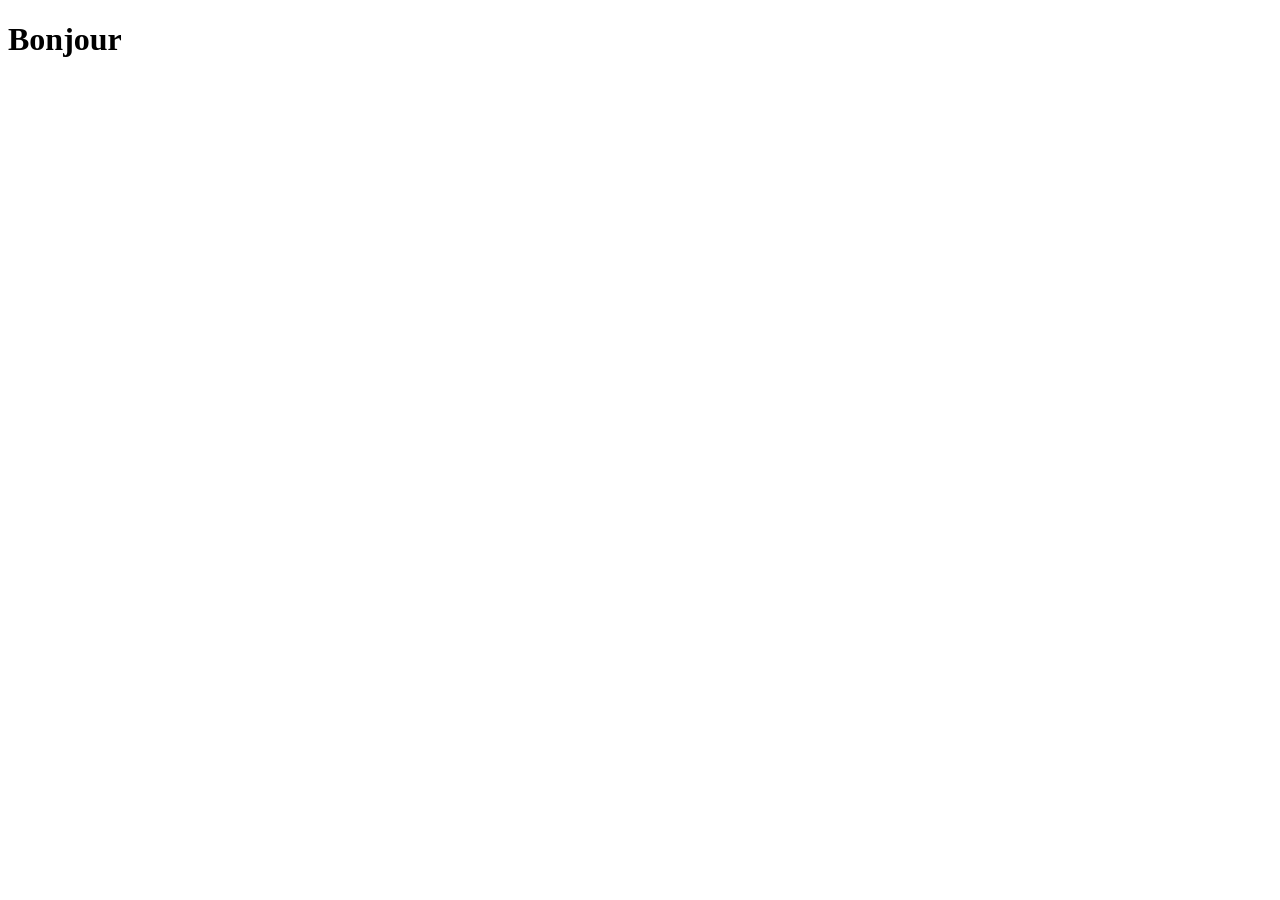
==== index.html @ c1c63504 "." ====
<!DOCTYPE html>
<html lang="fr">
    <head>
        <meta charset="utf-8">
        <meta name="viewport" content="width=device-width, initial-scale=1">
        <title>Zootickoon index</title>
    </head>
    <body>
        <h1>Bonjour</h1>
    </body>
</html>
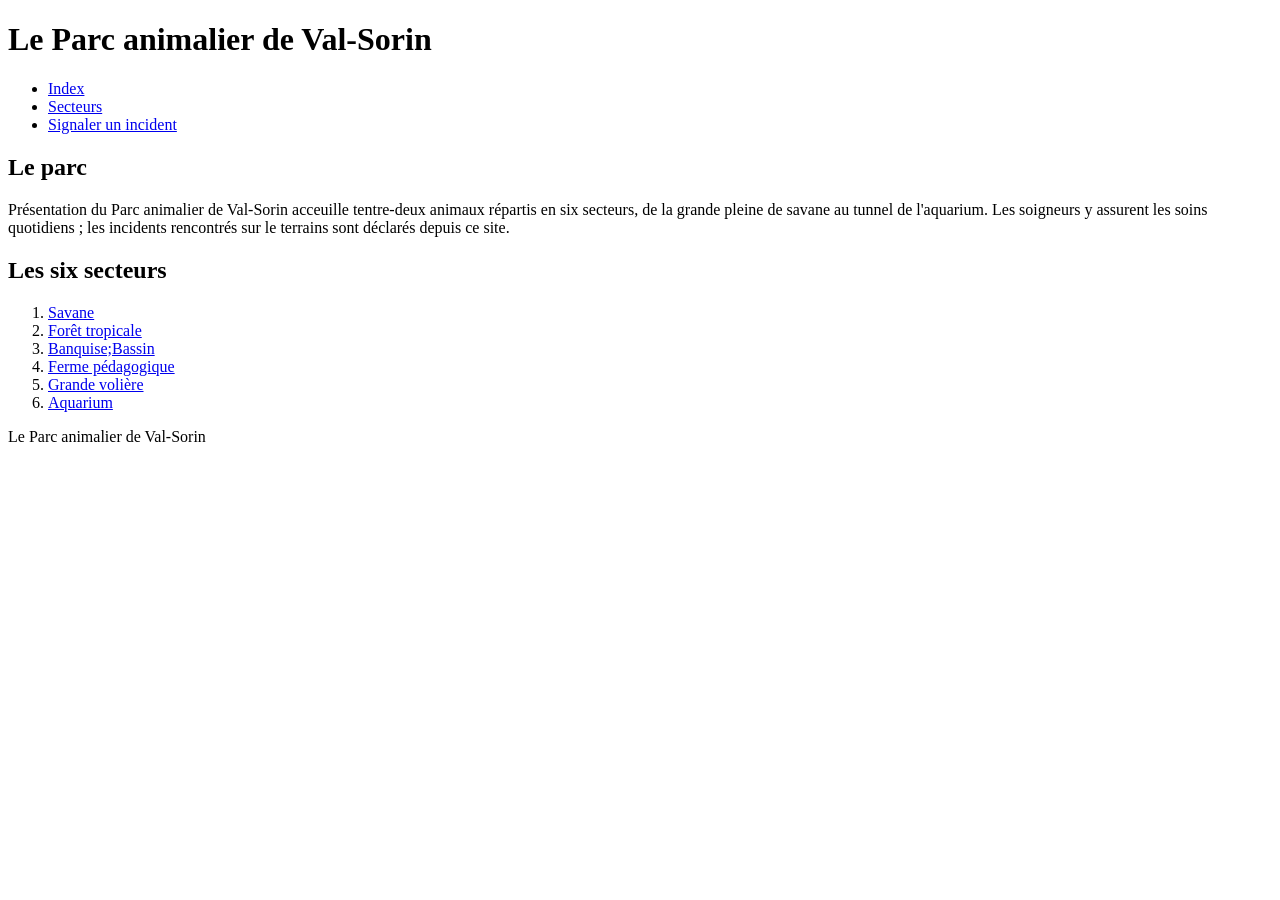
==== commit 3ac807dd: "m1 étape 5" ====
--- a/index.html
+++ b/index.html
@@ -1,11 +1,41 @@
 <!DOCTYPE html>
 <html lang="fr">
-    <head>
-        <meta charset="utf-8">
-        <meta name="viewport" content="width=device-width, initial-scale=1">
-        <title>Zootickoon index</title>
-    </head>
-    <body>
-        <h1>Bonjour</h1>
-    </body>
+<head>
+    <meta charset="utf-8">
+    <meta name="viewport" content="width=device-width, initial-scale=1">
+    <title>Le Parc animalier de Val-Sorin</title>
+</head>
+<body>
+    <header>
+        <h1>Le Parc animalier de Val-Sorin</h1>
+        <nav aria-label="Menu principal">
+            <ul>
+                <li><a href="index.html">Index</a></li>
+                <li><a href="secteurs.html">Secteurs</a></li>
+                <li><a href="ticket.html">Signaler un incident</a></li>
+            </ul>
+        </nav>
+    </header>
+    <main>
+    <section>
+        <h2>Le parc</h2>
+        <p>
+            Présentation du Parc animalier de Val-Sorin acceuille tentre-deux animaux répartis en six secteurs, de la grande pleine de savane au tunnel de l'aquarium. Les soigneurs y assurent les soins quotidiens ; les incidents rencontrés sur le terrains sont déclarés depuis ce site.
+        </p>
+    </section>
+
+    <section>
+        <h2>Les six secteurs</h2>
+        <ol>
+            <li><a href="secteurs.html">Savane</a></li>
+            <li><a href="secteurs.html#TRO">Forêt tropicale</a></li>
+            <li><a href="secteurs.html#BAN">Banquise;Bassin</a></li>
+            <li><a href="secteurs.html#FER">Ferme pédagogique</a></li>
+            <li><a href="secteurs.html#VOL">Grande volière</a></li>
+            <li><a href="secteurs.html#AQU">Aquarium</a></li>
+        </ol>
+    </section>
+    </main>
+    <footer><p>Le Parc animalier de Val-Sorin</p></footer>
+</body>
 </html>
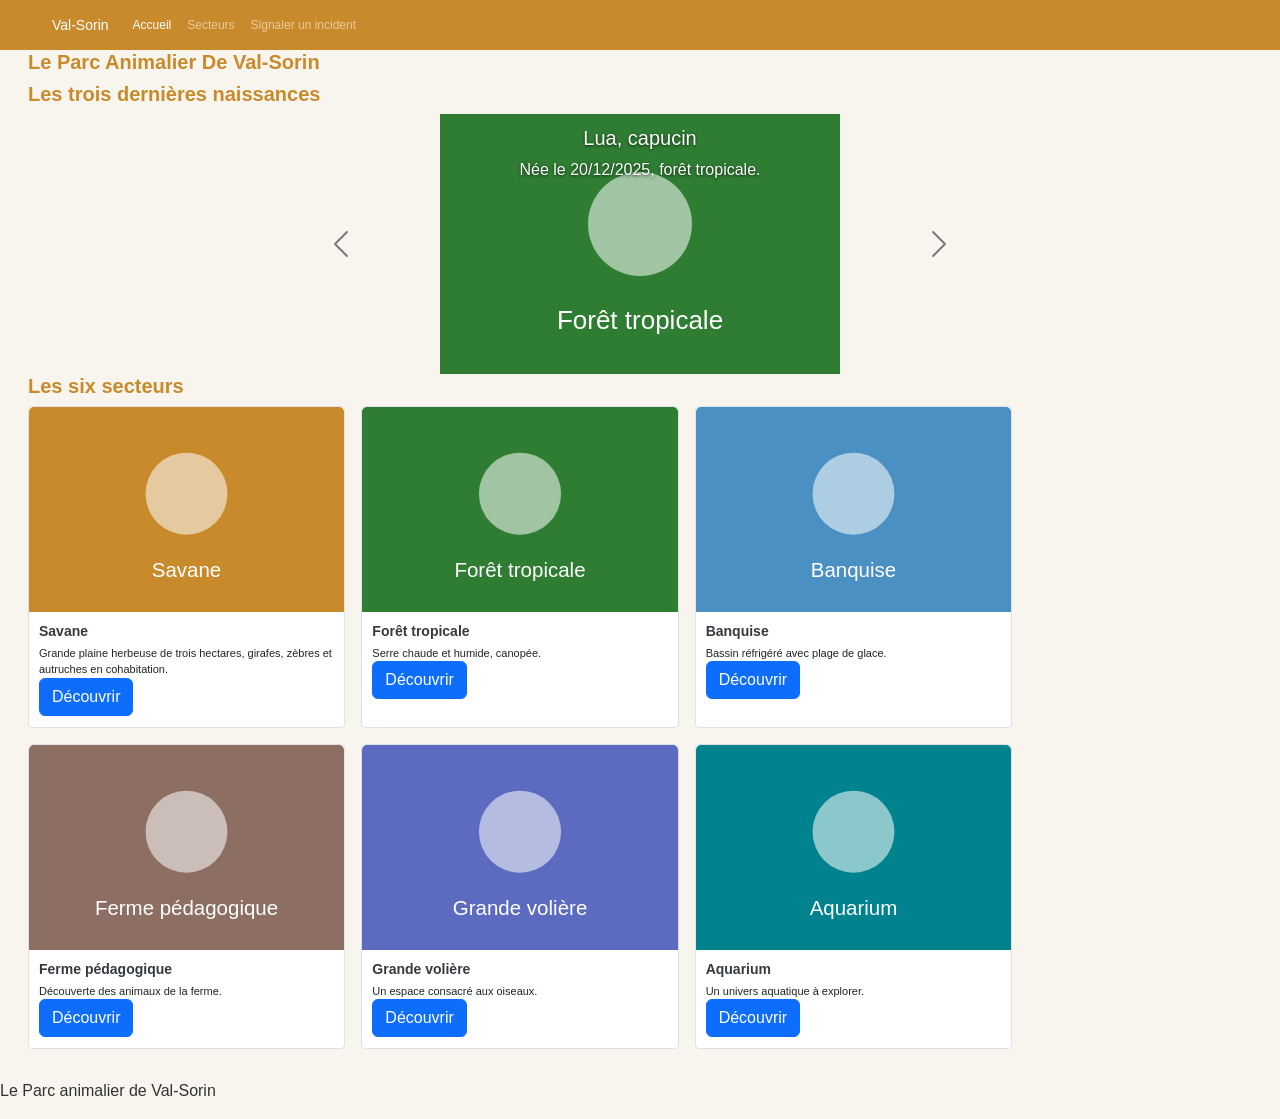
==== commit bc08f71c: "Mise à jour du site" ====
--- a/index.html
+++ b/index.html
@@ -4,38 +4,142 @@
     <meta charset="utf-8">
     <meta name="viewport" content="width=device-width, initial-scale=1">
     <title>Le Parc animalier de Val-Sorin</title>
+    <link href="https://cdn.jsdelivr.net/npm/bootstrap@5.3.3/dist/css/bootstrap.min.css" rel="stylesheet">
+    <link href="css/chartes.css" rel="stylesheet"> 
 </head>
 <body>
     <header>
-        <h1>Le Parc animalier de Val-Sorin</h1>
-        <nav aria-label="Menu principal">
-            <ul>
-                <li><a href="index.html">Index</a></li>
-                <li><a href="secteurs.html">Secteurs</a></li>
-                <li><a href="ticket.html">Signaler un incident</a></li>
-            </ul>
+        <nav class="navbar navbar-expand-lg navbar-dark"> 
+            <div class="container"> 
+            <a class="navbar-brand" href="index.html">Val-Sorin</a> 
+            <button class="navbar-toggler" type="button" data-bs-toggle="collapse" data-bs-target="#menu"> 
+                <span class="navbar-toggler-icon"></span> 
+            </button> 
+                <div class="collapse navbar-collapse" id="menu"> 
+                    <ul class="navbar-nav"> 
+                        <li class="nav-item"><a class="nav-link active" href="index.html">Accueil</a></li>
+                        <li class="nav-item"><a class="nav-link" href="secteurs.html">Secteurs</a></li> 
+                        <li class="nav-item"><a class="nav-link" href="ticket.html">Signaler un incident</a></li> 
+                    </ul> 
+                </div> 
+            </div> 
         </nav>
     </header>
     <main>
     <section>
-        <h2>Le parc</h2>
-        <p>
-            Présentation du Parc animalier de Val-Sorin acceuille tentre-deux animaux répartis en six secteurs, de la grande pleine de savane au tunnel de l'aquarium. Les soigneurs y assurent les soins quotidiens ; les incidents rencontrés sur le terrains sont déclarés depuis ce site.
-        </p>
+        <h2>Le Parc Animalier De Val-Sorin</h2>
     </section>
 
-    <section>
-        <h2>Les six secteurs</h2>
-        <ol>
-            <li><a href="secteurs.html">Savane</a></li>
-            <li><a href="secteurs.html#TRO">Forêt tropicale</a></li>
-            <li><a href="secteurs.html#BAN">Banquise;Bassin</a></li>
-            <li><a href="secteurs.html#FER">Ferme pédagogique</a></li>
-            <li><a href="secteurs.html#VOL">Grande volière</a></li>
-            <li><a href="secteurs.html#AQU">Aquarium</a></li>
-        </ol>
-    </section>
+    <section class="container my-4"> <h2>Les trois dernières naissances</h2>
+
+<div class="row justify-content-center"> <div class="col-md-7"> <div id="naissances" class="carousel slide" data-bs-ride="carousel">
+
+<div class="carousel-inner">
+
+<div class="carousel-item active"> <img src="data/images/tropicale.svg" class="d-block w-100" width="400" height="260" alt="Forêt tropicale">
+
+<div class="carousel-caption top-0"> <p class="h5">Lua, capucin</p> <p>Née le 20/12/2025, forêt tropicale.</p> </div> </div>
+
+<div class="carousel-item"> <img src="data/images/banquise.svg" class="d-block w-100" width="400" height="260" alt="Banquise">
+
+<div class="carousel-caption top-0"> <p class="h5">Flocon, manchot de Humboldt</p> <p>Né le 18/01/2026, banquise.</p> </div> </div>
+
+<div class="carousel-item"> <img src="data/images/ferme.svg" class="d-block w-100" width="400" height="260" alt="Ferme pédagogique">
+
+<div class="carousel-caption top-0"> <p class="h5">Caramel, chèvre naine</p> <p>Né le 02/03/2026, ferme pédagogique.</p> </div> </div>
+
+</div>
+
+ <button class="carousel-control-prev" type="button" data-bs-target="#naissances" data-bs-slide="prev" aria-label="Naissance précédente"> <span class="carousel-control-prev-icon" aria-hidden="true"></span> </button>
+
+<button class="carousel-control-next" type="button" data-bs-target="#naissances" data-bs-slide="next" aria-label="Naissance suivante"> <span class="carousel-control-next-icon" aria-hidden="true"></span> </button>
+
+</div> </div> </div> </section>
+
+    <section class="container my-4">
+    <h2>Les six secteurs</h2>
+    <div class="row row-cols-1 row-cols-md-3 g-3">
+        <div class="col">
+            <div class="card h-100">
+                <img src="data/images/savane.svg"
+                     class="card-img-top" alt="Savane">
+                <div class="card-body">
+                    <h3 class="card-title h5">Savane</h3>
+                    <p class="card-text">
+                        Grande plaine herbeuse de trois hectares,
+                        girafes, zèbres et autruches en cohabitation.
+                    </p>
+                    <a href="secteurs/savane.html"
+                       class="btn btn-primary">Découvrir</a>
+                </div>
+            </div>
+        </div>
+        <div class="col">
+            <div class="card h-100">
+                <img src="data/images/tropicale.svg"
+                     class="card-img-top" alt="Forêt tropicale">
+                <div class="card-body">
+                    <h3 class="card-title h5">Forêt tropicale</h3>
+                    <p class="card-text">Serre chaude et humide, canopée.</p>
+                    <a href="secteurs.html#TRO"
+                       class="btn btn-primary">Découvrir</a>
+                </div>
+            </div>
+        </div>
+        <div class="col">
+            <div class="card h-100">
+                <img src="data/images/banquise.svg"
+                     class="card-img-top" alt="Banquise">
+                <div class="card-body">
+                    <h3 class="card-title h5">Banquise</h3>
+                    <p class="card-text">
+                        Bassin réfrigéré avec plage de glace.
+                    </p>
+                    <a href="secteurs.html#BAN"
+                       class="btn btn-primary">Découvrir</a>
+                </div>
+            </div>
+        </div>
+        <div class="col">
+            <div class="card h-100">
+                <img src="data/images/ferme.svg"
+                     class="card-img-top" alt="Ferme pédagogique">
+                <div class="card-body">
+                    <h3 class="card-title h5">Ferme pédagogique</h3>
+                    <p class="card-text">Découverte des animaux de la ferme.</p>
+                    <a href="secteurs.html#FER"
+                       class="btn btn-primary">Découvrir</a>
+                </div>
+            </div>
+        </div>
+        <div class="col">
+            <div class="card h-100">
+                <img src="data/images/voliere.svg"
+                     class="card-img-top" alt="Grande volière">
+                <div class="card-body">
+                    <h3 class="card-title h5">Grande volière</h3>
+                    <p class="card-text">Un espace consacré aux oiseaux.</p>
+                    <a href="secteurs.html#VOL"
+                       class="btn btn-primary">Découvrir</a>
+                </div>
+            </div>
+        </div>
+        <div class="col">
+            <div class="card h-100">
+                <img src="data/images/aquarium.svg"
+                     class="card-img-top" alt="Aquarium">
+                <div class="card-body">
+                    <h3 class="card-title h5">Aquarium</h3>
+                    <p class="card-text">Un univers aquatique à explorer.</p>
+                    <a href="secteurs.html#AQU"
+                       class="btn btn-primary">Découvrir</a>
+                </div>
+            </div>
+        </div>
+    </div>
+</section>
     </main>
     <footer><p>Le Parc animalier de Val-Sorin</p></footer>
+    <script src="https://cdn.jsdelivr.net/npm/bootstrap@5.3.3/dist/js/bootstrap.bundle.min.js"></script> 
 </body>
 </html>
--- a/css/chartes.css
+++ b/css/chartes.css
@@ -0,0 +1,195 @@
+:root {
+    --fond: #fdfaf4;
+    --texte: #222222;
+    --accent: #c98a2b;
+    --police: Arial, sans-serif;
+}
+.navbar {
+    background-color: var(--accent)!important;
+}
+
+/* Cartes des animaux de la savane */
+#animal-1,
+#animal-2,
+#animal-3,
+#animal-4,
+#animal-5,
+#animal-6,
+#animal-7 {
+    border: 1px solid #dee2e6;
+    border-radius: 4px;
+    background-color: #fff;
+}
+
+#animal-1 .card-body,
+#animal-2 .card-body,
+#animal-3 .card-body,
+#animal-4 .card-body,
+#animal-5 .card-body,
+#animal-6 .card-body,
+#animal-7 .card-body {
+    padding: 1rem;
+}
+
+#animal-1 .card-title,
+#animal-2 .card-title,
+#animal-3 .card-title,
+#animal-4 .card-title,
+#animal-5 .card-title,
+#animal-6 .card-title,
+#animal-7 .card-title {
+    color: #343a40;
+}
+
+#animal-1 .card-text,
+#animal-2 .card-text,
+#animal-3 .card-text,
+#animal-4 .card-text,
+#animal-5 .card-text,
+#animal-6 .card-text,
+#animal-7 .card-text {
+    font-size: 0.9rem;
+}
+
+body {
+    background-color: var(--fond);
+    color: var(--texte);
+    font-family: var(--police);
+    margin: 0;
+}
+
+/* Barre de navigation */
+.navbar {
+    background-color: var(--accent) !important;
+    padding-top: 8px;
+    padding-bottom: 8px;
+}
+
+.navbar .container {
+    max-width: 1200px;
+}
+
+.navbar .navbar-brand {
+    font-size: 14px;
+}
+
+.navbar .nav-link {
+    font-size: 12px;
+}
+
+/* Titre La savane */
+header h1 {
+    margin: 16px 0 4px;
+    padding-left: 28px;
+    color: var(--accent);
+    font-size: 28px;
+    font-weight: bold;
+}
+
+/* Illustration du secteur */
+header > img {
+    display: block;
+    width: 267px;
+    height: 174px;
+    margin: 0 0 12px 28px;
+    object-fit: cover;
+    border-radius: 5px;
+    background-color: var(--accent);
+}
+
+/* Contenu principal */
+main {
+    padding: 0 28px 30px;
+}
+
+main > p {
+    margin: 0 0 12px;
+    font-size: 11px;
+    line-height: 1.5;
+}
+
+/* Titre de la section des animaux */
+main > section:first-of-type h2,
+main > section.container h2 {
+    margin-bottom: 8px;
+    color: var(--accent);
+    font-size: 20px;
+    font-weight: bold;
+}
+
+/* Masquer la liste numérotée si elle est encore présente */
+main > section:first-of-type ol {
+    display: none;
+}
+
+/* Conteneur des fiches */
+main > section.container {
+    max-width: 100%;
+    margin: 0 !important;
+    padding: 0;
+}
+
+/* Grille des fiches */
+main .row.row-cols-md-3 {
+    --bs-gutter-x: 16px;
+    --bs-gutter-y: 16px;
+    max-width: 1000px;
+}
+
+/* Cartes des animaux */
+main .card {
+    height: 100%;
+    border: 1px solid #dee2e6;
+    border-radius: 4px;
+    background-color: #fff;
+}
+
+/* Intérieur des cartes */
+main .card .card-body {
+    padding: 11px 10px;
+}
+
+main .card .card-title {
+    margin-bottom: 5px;
+    color: #343a40;
+    font-size: 14px;
+    font-weight: 600;
+}
+
+main .card .card-text {
+    margin-bottom: 0;
+    font-size: 11px;
+    line-height: 1.5;
+}
+
+/* Adaptation aux petits écrans */
+@media (max-width: 576px) {
+    header h1 {
+        padding-left: 16px;
+    }
+
+    header > img {
+        width: calc(100% - 32px);
+        margin-left: 16px;
+    }
+
+    main {
+        padding-right: 16px;
+        padding-left: 16px;
+    }
+
+    main .row.row-cols-md-3 {
+        --bs-gutter-x: 12px;
+        --bs-gutter-y: 12px;
+    }
+}
+
+/* Fond général de la page */ body { background-color: #f8f5ee; color: #333333; }
+
+/* Carrousel : dimensions identiques pour les trois visuels */ #naissances .carousel-item img { display: block; width: 100%; height: 260px; object-fit: contain; }
+
+/* Flèches foncées pour être visibles sur les fonds clairs */ #naissances .carousel-control-prev-icon, #naissances .carousel-control-next-icon { filter: invert(1); }
+
+/* Légendes placées en haut du visuel */ #naissances .carousel-caption { top: 0; bottom: auto; padding-top: 12px; color: #ffffff; text-shadow: 0 1px 3px rgba(0, 0, 0, 0.7); }
+
+/* Espacement des titres de section */ main section h2 { margin-bottom: 12px; }
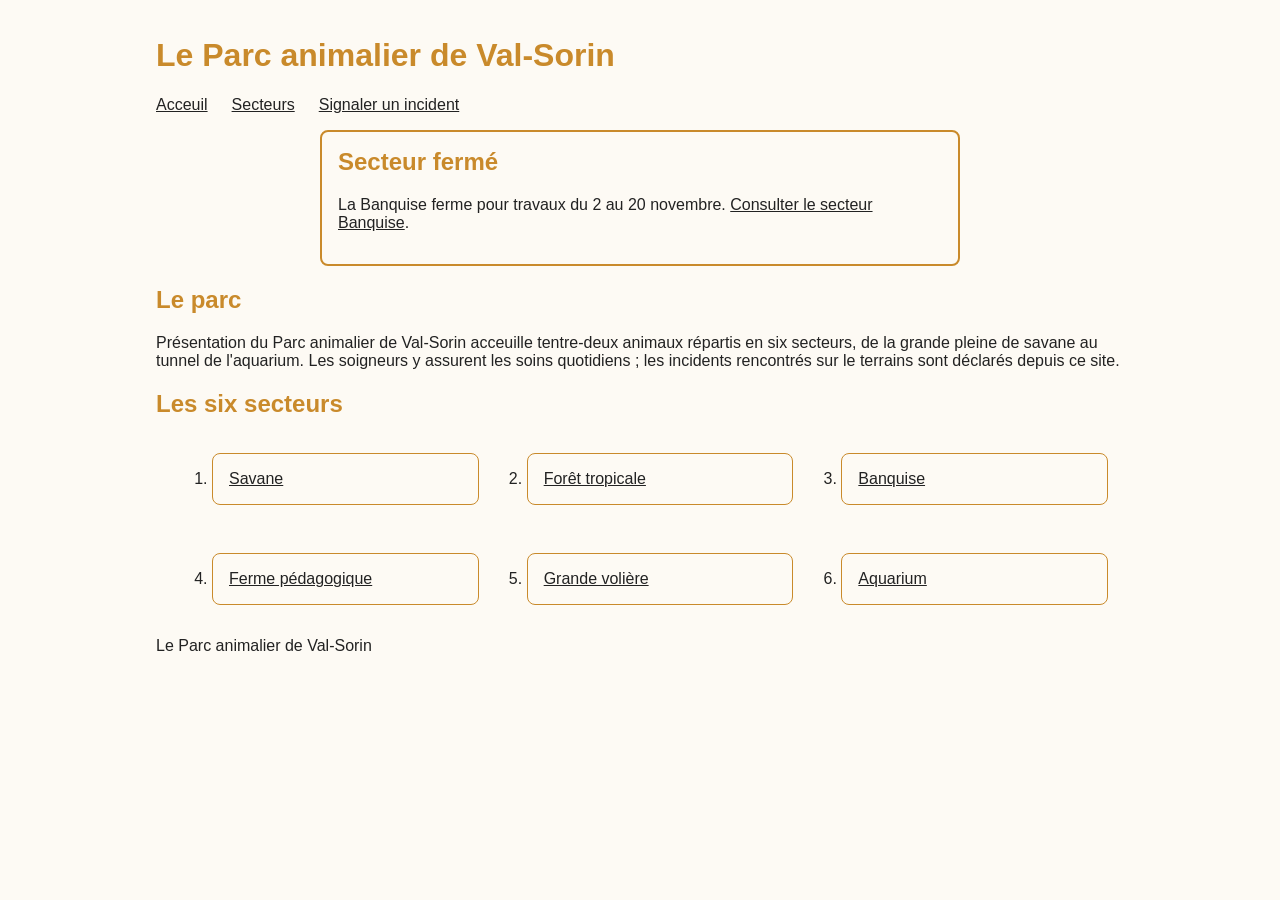
==== commit 6a046f74: "Add files via upload" ====
--- a/index.html
+++ b/index.html
@@ -1,145 +1,56 @@
-<!DOCTYPE html>
-<html lang="fr">
-<head>
-    <meta charset="utf-8">
-    <meta name="viewport" content="width=device-width, initial-scale=1">
-    <title>Le Parc animalier de Val-Sorin</title>
-    <link href="https://cdn.jsdelivr.net/npm/bootstrap@5.3.3/dist/css/bootstrap.min.css" rel="stylesheet">
-    <link href="css/chartes.css" rel="stylesheet"> 
-</head>
-<body>
-    <header>
-        <nav class="navbar navbar-expand-lg navbar-dark"> 
-            <div class="container"> 
-            <a class="navbar-brand" href="index.html">Val-Sorin</a> 
-            <button class="navbar-toggler" type="button" data-bs-toggle="collapse" data-bs-target="#menu"> 
-                <span class="navbar-toggler-icon"></span> 
-            </button> 
-                <div class="collapse navbar-collapse" id="menu"> 
-                    <ul class="navbar-nav"> 
-                        <li class="nav-item"><a class="nav-link active" href="index.html">Accueil</a></li>
-                        <li class="nav-item"><a class="nav-link" href="secteurs.html">Secteurs</a></li> 
-                        <li class="nav-item"><a class="nav-link" href="ticket.html">Signaler un incident</a></li> 
-                    </ul> 
-                </div> 
-            </div> 
-        </nav>
-    </header>
-    <main>
-    <section>
-        <h2>Le Parc Animalier De Val-Sorin</h2>
-    </section>
-
-    <section class="container my-4"> <h2>Les trois dernières naissances</h2>
-
-<div class="row justify-content-center"> <div class="col-md-7"> <div id="naissances" class="carousel slide" data-bs-ride="carousel">
-
-<div class="carousel-inner">
-
-<div class="carousel-item active"> <img src="data/images/tropicale.svg" class="d-block w-100" width="400" height="260" alt="Forêt tropicale">
-
-<div class="carousel-caption top-0"> <p class="h5">Lua, capucin</p> <p>Née le 20/12/2025, forêt tropicale.</p> </div> </div>
-
-<div class="carousel-item"> <img src="data/images/banquise.svg" class="d-block w-100" width="400" height="260" alt="Banquise">
-
-<div class="carousel-caption top-0"> <p class="h5">Flocon, manchot de Humboldt</p> <p>Né le 18/01/2026, banquise.</p> </div> </div>
-
-<div class="carousel-item"> <img src="data/images/ferme.svg" class="d-block w-100" width="400" height="260" alt="Ferme pédagogique">
-
-<div class="carousel-caption top-0"> <p class="h5">Caramel, chèvre naine</p> <p>Né le 02/03/2026, ferme pédagogique.</p> </div> </div>
-
-</div>
-
- <button class="carousel-control-prev" type="button" data-bs-target="#naissances" data-bs-slide="prev" aria-label="Naissance précédente"> <span class="carousel-control-prev-icon" aria-hidden="true"></span> </button>
-
-<button class="carousel-control-next" type="button" data-bs-target="#naissances" data-bs-slide="next" aria-label="Naissance suivante"> <span class="carousel-control-next-icon" aria-hidden="true"></span> </button>
-
-</div> </div> </div> </section>
-
-    <section class="container my-4">
-    <h2>Les six secteurs</h2>
-    <div class="row row-cols-1 row-cols-md-3 g-3">
-        <div class="col">
-            <div class="card h-100">
-                <img src="data/images/savane.svg"
-                     class="card-img-top" alt="Savane">
-                <div class="card-body">
-                    <h3 class="card-title h5">Savane</h3>
-                    <p class="card-text">
-                        Grande plaine herbeuse de trois hectares,
-                        girafes, zèbres et autruches en cohabitation.
-                    </p>
-                    <a href="secteurs/savane.html"
-                       class="btn btn-primary">Découvrir</a>
-                </div>
-            </div>
-        </div>
-        <div class="col">
-            <div class="card h-100">
-                <img src="data/images/tropicale.svg"
-                     class="card-img-top" alt="Forêt tropicale">
-                <div class="card-body">
-                    <h3 class="card-title h5">Forêt tropicale</h3>
-                    <p class="card-text">Serre chaude et humide, canopée.</p>
-                    <a href="secteurs.html#TRO"
-                       class="btn btn-primary">Découvrir</a>
-                </div>
-            </div>
-        </div>
-        <div class="col">
-            <div class="card h-100">
-                <img src="data/images/banquise.svg"
-                     class="card-img-top" alt="Banquise">
-                <div class="card-body">
-                    <h3 class="card-title h5">Banquise</h3>
-                    <p class="card-text">
-                        Bassin réfrigéré avec plage de glace.
-                    </p>
-                    <a href="secteurs.html#BAN"
-                       class="btn btn-primary">Découvrir</a>
-                </div>
-            </div>
-        </div>
-        <div class="col">
-            <div class="card h-100">
-                <img src="data/images/ferme.svg"
-                     class="card-img-top" alt="Ferme pédagogique">
-                <div class="card-body">
-                    <h3 class="card-title h5">Ferme pédagogique</h3>
-                    <p class="card-text">Découverte des animaux de la ferme.</p>
-                    <a href="secteurs.html#FER"
-                       class="btn btn-primary">Découvrir</a>
-                </div>
-            </div>
-        </div>
-        <div class="col">
-            <div class="card h-100">
-                <img src="data/images/voliere.svg"
-                     class="card-img-top" alt="Grande volière">
-                <div class="card-body">
-                    <h3 class="card-title h5">Grande volière</h3>
-                    <p class="card-text">Un espace consacré aux oiseaux.</p>
-                    <a href="secteurs.html#VOL"
-                       class="btn btn-primary">Découvrir</a>
-                </div>
-            </div>
-        </div>
-        <div class="col">
-            <div class="card h-100">
-                <img src="data/images/aquarium.svg"
-                     class="card-img-top" alt="Aquarium">
-                <div class="card-body">
-                    <h3 class="card-title h5">Aquarium</h3>
-                    <p class="card-text">Un univers aquatique à explorer.</p>
-                    <a href="secteurs.html#AQU"
-                       class="btn btn-primary">Découvrir</a>
-                </div>
-            </div>
-        </div>
-    </div>
-</section>
-    </main>
-    <footer><p>Le Parc animalier de Val-Sorin</p></footer>
-    <script src="https://cdn.jsdelivr.net/npm/bootstrap@5.3.3/dist/js/bootstrap.bundle.min.js"></script> 
-</body>
+<!DOCTYPE html>
+<html lang="fr">
+<head>
+    <meta charset="utf-8">
+    <meta name="viewport" content="width=device-width, initial-scale=1">
+    <title>Le Parc animalier de Val-Sorin</title>
+    <link rel="stylesheet" href="css/site.css">
+</head>
+<body>
+    <header>
+        <h1>Le Parc animalier de Val-Sorin</h1>
+        <nav aria-label="Menu principal">
+            <ul>
+                <li><a href="index.html">Acceuil</a></li>
+                <li><a href="secteurs.html">Secteurs</a></li>
+                <li><a href="ticket.html">Signaler un incident</a></li>
+            </ul>
+        </nav>
+    </header>
+    
+
+        
+        <aside class="alerte" aria-labelledby="titre-alerte">
+            <h2 id="titre-alerte">Secteur fermé</h2>
+            <p>
+                La Banquise ferme pour travaux du 2 au 20 novembre.
+                <a href="secteurs.html#BAN">Consulter le secteur Banquise</a>.
+            </p>
+        </aside>
+
+
+
+
+    <main>
+    <section>
+        <h2>Le parc</h2>
+        <p>
+            Présentation du Parc animalier de Val-Sorin acceuille tentre-deux animaux répartis en six secteurs, de la grande pleine de savane au tunnel de l'aquarium. Les soigneurs y assurent les soins quotidiens ; les incidents rencontrés sur le terrains sont déclarés depuis ce site.
+        </p>
+    </section>
+
+    <section>
+        <h2>Les six secteurs</h2>
+        <ol class="grille">
+            <li><a href="secteurs/savane.html">Savane</a></li>
+            <li><a href="secteurs.html#TRO">Forêt tropicale</a></li>
+            <li><a href="secteurs.html#BAN">Banquise</a></li>
+            <li><a href="secteurs.html#FER">Ferme pédagogique</a></li>
+            <li><a href="secteurs.html#VOL">Grande volière</a></li>
+            <li><a href="secteurs.html#AQU">Aquarium</a></li>
+        </ol>
+    </section>
+    </main>
+    <footer><p>Le Parc animalier de Val-Sorin</p></footer>
+</body>
 </html>
--- a/css/site.css
+++ b/css/site.css
@@ -0,0 +1,233 @@
+*{ box-sizing: border-box; }
+
+/* CHARTE DU SITE */
+
+:root {
+    --fond: #fdfaf4;
+    --texte: #222222;
+    --accent: #c98a2b;
+    --police: Arial, sans-serif;
+}
+
+
+/* STYLE GENERAL */
+
+body {
+    background: var(--fond);
+    color: var(--texte);
+    font-family: var(--police);
+
+    max-width: 1000px;
+    margin: auto;
+    padding: 1rem;
+}
+
+h1,
+h2,
+h3 {
+    color: var(--accent);
+}
+
+a {
+    color: var(--texte);
+}
+
+
+/* NAVIGATION - FLEXBOX */
+
+nav ul {
+    display: flex;
+    gap: 1.5rem;
+
+    list-style: none;
+    padding: 0;
+}
+
+
+/* GRILLES
+   Secteurs + animaux */
+
+.grille {
+    display: grid;
+    grid-template-columns: 1fr;
+    gap: 1rem;
+}
+
+/* Si la grille est une liste */
+ul.grille {
+    list-style: none;
+    padding: 0;
+}
+
+/*
+   Dans secteur.html, le h2 doit rester
+   sur toute la largeur de la grille.
+*/
+.grille > h2 {
+    grid-column: 1 / -1;
+}
+
+
+/* CARTES */
+
+.grille article,
+.grille > li {
+    padding: 1rem;
+    border: 1px solid var(--accent);
+    border-radius: 0.5rem;
+}
+
+/* Animation uniquement sur les animaux */
+
+.grille article {
+    transition: transform 0.25s;
+}
+
+.grille article:hover {
+    transform: scale(1.03);
+}
+
+
+/* IMAGES */
+
+img {
+    max-width: 100%;
+    height: auto;
+}
+ol li{
+    margin:1em;
+}
+
+/* TABLEAU DES SECTEURS */
+
+table {
+    width: 100%;
+    border-collapse: collapse;
+}
+
+th,
+td {
+    padding: 0.7rem;
+    text-align: left;
+}
+
+th {
+    background: var(--accent);
+    color: var(--fond);
+}
+
+/* Ligne sur deux */
+.alternee {
+    background: #f4ead9;
+}
+
+
+/* FORMULAIRE */
+
+form {
+    max-width: 700px;
+}
+
+fieldset {
+    padding: 1rem;
+}
+
+label {
+    display: block;
+    margin-top: 1rem;
+    margin-bottom: 0.3rem;
+}
+
+/*
+   Les boutons radio ne doivent PAS
+   prendre toute la largeur.
+*/
+input:not([type="radio"]),
+select,
+textarea {
+    width: 100%;
+    box-sizing: border-box;
+
+    padding: 0.5rem;
+}
+
+textarea {
+    min-height: 120px;
+}
+
+/* Les labels des radios restent à côté */
+input[type="radio"] + label {
+    display: inline;
+    margin-right: 1rem;
+}
+
+
+/* Accessibilité clavier */
+
+input:focus,
+select:focus,
+textarea:focus,
+button:focus {
+    outline: 3px solid var(--accent);
+    outline-offset: 2px;
+}
+
+
+/* ANIMAL EN SOINS */
+
+.soins {
+    border: 3px solid var(--accent) !important;
+}
+
+
+/* RESPONSIVE */
+
+/* À partir de 768 px :
+   3 colonnes au lieu d'une. */
+
+@media (min-width: 768px) {
+
+    .grille {
+        grid-template-columns: repeat(3, 1fr);
+    }
+
+}
+
+
+
+
+
+
+
+/* ALERTE DE FERMETURE */
+
+.alerte {
+    border: 2px solid var(--accent);
+    padding: 1rem;
+    border-radius: 0.5rem;
+}
+
+.alerte h2 {
+    margin-top: 0;
+}
+
+
+
+
+/* RESPONSIVE DE L'ALERTE */
+
+@media (min-width: 768px) {
+    .alerte {
+        max-width: 40rem;
+        margin: 0 auto;
+    }
+}
+
+
+
+
+/* BONUS : secteur fermé */
+
+.fermee {
+    color: gray;
+}
